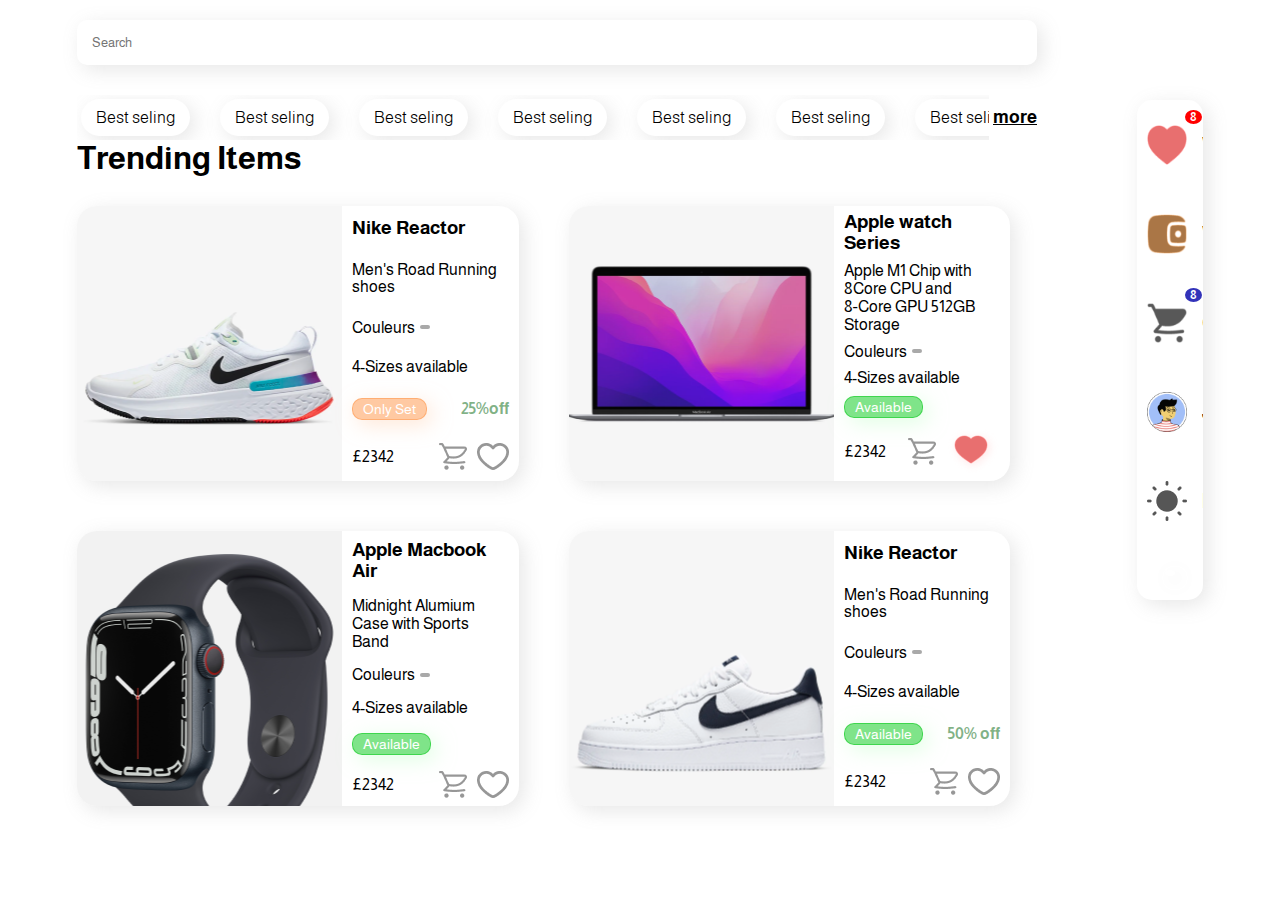
==== index.html @ 47144ec2 "mode light" ====
<!DOCTYPE html>
<html lang="en">
<head>
    <meta charset="UTF-8">
    <meta http-equiv="X-UA-Compatible" content="IE=edge">
    <meta name="viewport" content="width=device-width, initial-scale=1.0">
    <link rel="stylesheet" href="style.css">
    <link rel="stylesheet" href="https://cdnjs.cloudflare.com/ajax/libs/font-awesome/6.2.1/css/all.min.css" integrity="sha512-MV7K8+y+gLIBoVD59lQIYicR65iaqukzvf/nwasF0nqhPay5w/9lJmVM2hMDcnK1OnMGCdVK+iQrJ7lzPJQd1w==" crossorigin="anonymous" referrerpolicy="no-referrer" />
    <title>Clone de la page d'acceuil de youtube</title>
</head>
<body>
    <section id="BlocPrincipal">
        <header>
            
            <input type="text" placeholder="Search">
            <i class="fa-solid fa-bars"></i>
            <div style="position: relative;">
                <div class="option">
                    <span href="#" class="span">Best seling</span>
                    <span href="#" class="span">Best seling</span>
                    <span href="#" class="span">Best seling</span>
                    <span href="#" class="span">Best seling</span>
                    <span href="#" class="span">Best seling</span>
                    <span href="#" class="span">Best seling</span>
                    <span href="#" class="span">Best seling</span>
                    <span href="#" class="span">Best seling</span>
                    <div class="more">more</div class="more">
                </div>
            </div>
           
        </header>
        <h1>Trending Items</h1>
        <div class="products">
            <div class="singleProduct">
                <div class="productImage Image1">
    
                </div>
                <div class="productDetail">
                    <h3>Nike Reactor</h3>
                    <p>Men's Road Running shoes</p>
                    <div class="couleurDetails">
                        <span>Couleurs</span>
                        <div class="couleurs">
                            <i class="fa-solid fa-circle fa-circle1"></i>
                            <i class="fa-solid fa-circle fa-circle2"></i>
                            <i class="fa-solid fa-circle fa-circle3"></i> 
                         </div>
                    </div>
                    <p>4-Sizes available</p>
                    <div class="disponobilité">
                        <div class="set">Only Set</div>
                        <div class="reduction">25%off</div>
                    </div>
                    <div class="detailsVente">
                        <span>£2342</span>
                        <div>
                            <img src="./tof/Icon.png" alt="">
                            <img src="./tof/Icon (1).png" alt="">
                        </div>
                    </div>
                </div>
            </div>
            <div class="singleProduct">
            <div class="productImage Image2">
            </div>
            <div class="productDetail">
                <h3>Apple watch Series </h3>
                <p>Apple M1 Chip with 8Core CPU and 8‑Core GPU
                    512GB Storage</p>
                <div class="couleurDetails">
                    <span>Couleurs</span>
                    <div class="couleurs">
                        <i class="fa-solid fa-circle fa-circle1"></i>
                        <i class="fa-solid fa-circle fa-circle2"></i>
                        <i class="fa-solid fa-circle fa-circle3"></i> 
                     </div>
                </div>
                <p>4-Sizes available</p>
                <div class="disponobilité">
                    <div class="setset">Available</div>
                </div>
                <div class="detailsVente">
                    <span>£2342</span>
                    <div>
                        <img src="./tof/Icon.png" alt="">
                        <img src="./tof/Icon (2).png" alt="">
                   
                    </div>
                </div>
            </div>
            </div>
            <div class="singleProduct">
        <div class="productImage Image3">

        </div>
        <div class="productDetail">
            <h3>Apple Macbook Air</h3>
            <p>Midnight Alumium Case with
                Sports Band</p>
            <div class="couleurDetails">
                <span>Couleurs</span>
                <div class="couleurs">
                    <i class="fa-solid fa-circle fa-circle1"></i>
                    <i class="fa-solid fa-circle fa-circle2"></i>
                    <i class="fa-solid fa-circle fa-circle3"></i> 
                 </div>
            </div>
            <p>4-Sizes available</p>
            <div class="disponobilité">
                <div class="setset">Available</div>
            </div>
            <div class="detailsVente">
                <span>£2342</span>
                <div>
                    <img src="./tof/Icon.png" alt="">
                    <img src="./tof/Icon (1).png" alt="">
               
                </div>
            </div>
        </div>
            </div>
            <div class="singleProduct">
                  <div class="productImage Image4">

                  </div>
                  <div class="productDetail">
        <h3>Nike Reactor</h3>
        <p>Men's Road Running shoes</p>
        <div class="couleurDetails">
            <span>Couleurs</span>
            <div class="couleurs">
                <i class="fa-solid fa-circle fa-circle1"></i>
                <i class="fa-solid fa-circle fa-circle2"></i>
                <i class="fa-solid fa-circle fa-circle3"></i> 
             </div>
        </div>
        <p>4-Sizes available</p>
        <div class="disponobilité">
            <div class="setset">Available</div>
            <div class="reduction">50% off</div>
        </div>
        <div class="detailsVente">
            <span>£2342</span>
            <div>
                <img src="./tof/Icon.png" alt="">
                <img src="./tof/Icon (1).png" alt="">
           
            </div>
        </div>
    </div>
            </div>
        </div>

    </section>
   
    <section class="SousMenu">
        <div>

            <div style="position: relative;">
                <img src="./tof/Icon (3).png" alt="" >
                <span class="bulles">8</span>
            </div>
            <span>WishList</span>
        </div>
       <div>
        
            <img src="./tof/Iconwallet.png" alt="">
            <span>Wallet</span>
       </div>
       <div>
            <div style="position: relative;">
                <img src="./tof/Iconsop.png" alt="">  
            <span class="bulles" style="background-color: rgb(50, 50, 185);">8</span>
           
            </div>
            
             <span>Car</span>
       </div>
       <div>
            
            <img src="./tof/Avatar 1.png" alt="">
            <span>Jhon</span>

       </div> 
        <div>
            <img src="./tof/Iconlit.png" alt="">
            <span>light</span>
            <i class="fa-solid fa-toggle-on"></i>        </div>
       <div class="scrolle">
            <i class="fa-solid fa-angle-left"></i>
        </div>

        
    </section>
   
    
</body>

<script src="./index.js"></script>
</html>
---- style.css ----
@import url('https://fonts.googleapis.com/css2?family=Almarai:wght@300;400;700&display=swap');


*{
    box-sizing: border-box;
    margin: 0;
    padding: 0%;
     font-family: 'Almarai';     
}

body{
    display: flex;
    justify-content: center;
    gap: 100px;
    margin-top: 20px;
}
#BlocPrincipal{
    width: 75%;
    display: flex;
    flex-direction: column;

    
}

input{
    width: 100%;
    height: 45px;
    padding:  5px 15px;
    border-radius: 10px;
    border: 0px solid gray;
    box-shadow: 5px 5px 20px 0px #85858533;
}
.fa-bars{
    position: absolute;
    right: 8px;
    top: 9px;
    font-size: 30px;
}

header{
    display: flex;
    flex-direction: column;
    gap: 30px;
    position: relative;
}

h1{
    margin-bottom: 30px;
}

.option{
    display: flex;
    gap: 30px;
    overflow-x:hidden;
    padding: 4px;
    width: 95%;
}

.Option{
    overflow-x: scroll;
    width: 100%;
}

.more{
    position: absolute;
    top: 12px;
    right: 0;
    text-decoration: underline;
    font-weight: bold;
    font-size: 18px;
    cursor: pointer;
}

.option .span{
    min-width: max-content;
    text-decoration: none;
    border: 0px solid darkgray;
    border-radius: 20px;
    padding: 10px 15px;
   box-shadow: 5px 5px 20px 0px #85858533;
    font-weight: 100;
 
}

.option::-webkit-scrollbar{
    width: 0%;
}

.products{
    display: flex;
    flex-wrap: wrap;
    gap: 50px;


}

.singleProduct{
    width: 46%;
    height: 275px;
    border: 0px black solid;
    border-radius: 20px; 
    box-shadow: 5px 5px 20px 0px #85858533;
    display: flex;
}

.productImage{
    width: 60%;
    height: 275px;
    border: 0px black solid;
    border-radius: 20px 0px 0px 20px;
    background-color:#F6F6F6;
    /* background-color: rgba(169, 169, 169, 0.219); */
}

.productDetail{
    width: 40%;
    padding: 0 10px;
    display: flex;
    flex-direction: column;
    justify-content: space-around;
    font-weight: 400;
}

 
.scrolle.productDetail h3{
    font-weight: 700;
    color: #474747;
    font-size: 20px;
    line-height: 22.32px;
    
}

.productDetail p{
    font-weight: 400;
    font-size: 16px;
    line-height: 17.86px;
}


.disponobilité{
    display: flex;
    justify-content: space-between;
    align-items: center;
}

.set{
   
   border-radius: 10px;
   border: 1px solid #FF944680;
   background-color: #FF944680;
   box-shadow: 5px 5px 20px 0px #FFD2B280;
    color: #FFFFFF;
    font-weight: 400;
    font-size: 14px;
    cursor: pointer;
    padding: 2px 10px;
}

.setset{
    background-color: #00CA1480;
    box-shadow: 5px 5px 20px 0px #C4FFCA80;
    font-size: 14px;
    padding: 2px 10px;
    cursor: pointer;
    border-radius: 10px;
    color: #FFFFFF;
    font-weight: 400;
    border: 1px solid #00CA1480

   }

.reduction{
    color: #02660C80;
    font-weight: 700;
    font-size: 16px;
    line-height: 17.86px;
}

.couleurDetails{
    display: flex;
    gap: 5px;
    align-items: center;

}
.couleurs{
    background-color: darkgrey;
    border-radius: 10px;
    padding: 2px 5px;
}


.fa-heart{
   color: red;
}
.fa-circle1{
    color: white;
}

.fa-circle2{
    color: darkcyan;
}

.fa-circle3{
    color: red;
}

.detailsVente{
    display: flex;
    justify-content: space-between;
    align-items: center;
}

.detailsVente div{
display: flex; 
    gap: 10px;
    align-items: center;
}

.SousMenu img{
    width: 40px;
    height: 40px;
}


i{
    cursor: pointer;
}


.SousMenu{
    width: 66px;
    overflow-x: hidden;
    height: 500px;
   box-shadow: 5px 5px 20px 0px #85858533;
    border-radius: 15px;
    display: flex;
    flex-direction: column;
    justify-content: space-around;
    font-size: 40px;
    padding: 0 10px;
    margin-top: 80px;
   }

   .SousMenu div{
    display: flex;
    /* justify-content: center; */
    align-items: center; 
    gap: 15px;
    font-size: 20px;
    position: relative;
   }

   .sousMenu{
    width: max-content;
   }

   .scroller , .scrolle{
    display: flex;
    justify-content: center;
   }

   .fa-angle-left{
    padding: 3px 5px;
    border-radius: 100%;
   box-shadow: 5px 5px 20px 0px #85858533;
   }

   .fa-angle-R{
    transform: rotate(180deg);
    margin: auto;
   }

   .bulles{
    position: absolute;
    font-size: 15px;
    top: -15px;
    right: -15px;
    background-color: red;
    border-radius: 100%;
    font-size: 12px;
    color: white;
    padding: 0 5px;
    font-weight: bold;
   }
   


   .Image1{
    background-image: url('./tof/05e36463-7f7d-4cbd-b246-e7e1a804bffa\ 1\ \(1\).png');
    background-position: center;
   }
   .Image2{
    background-image: url('./tof/macbook-air-space-gray-select-201810\ 1.png');
     background-position: center;
     background-repeat: no-repeat;
   }
   .Image3{
    background-image: url('./tof/MKU83_VW_34FR+watch-41-alum-midnight-cell-7s_VW_34FR_WF_CO\ 1.png');
     background-position: center;
   }
   .Image4{
    background-image: url('./tof/05e36463-7f7d-4cbd-b246-e7e1a804bffa\ 1.png');
     background-position: center;
   }
   /*****************/
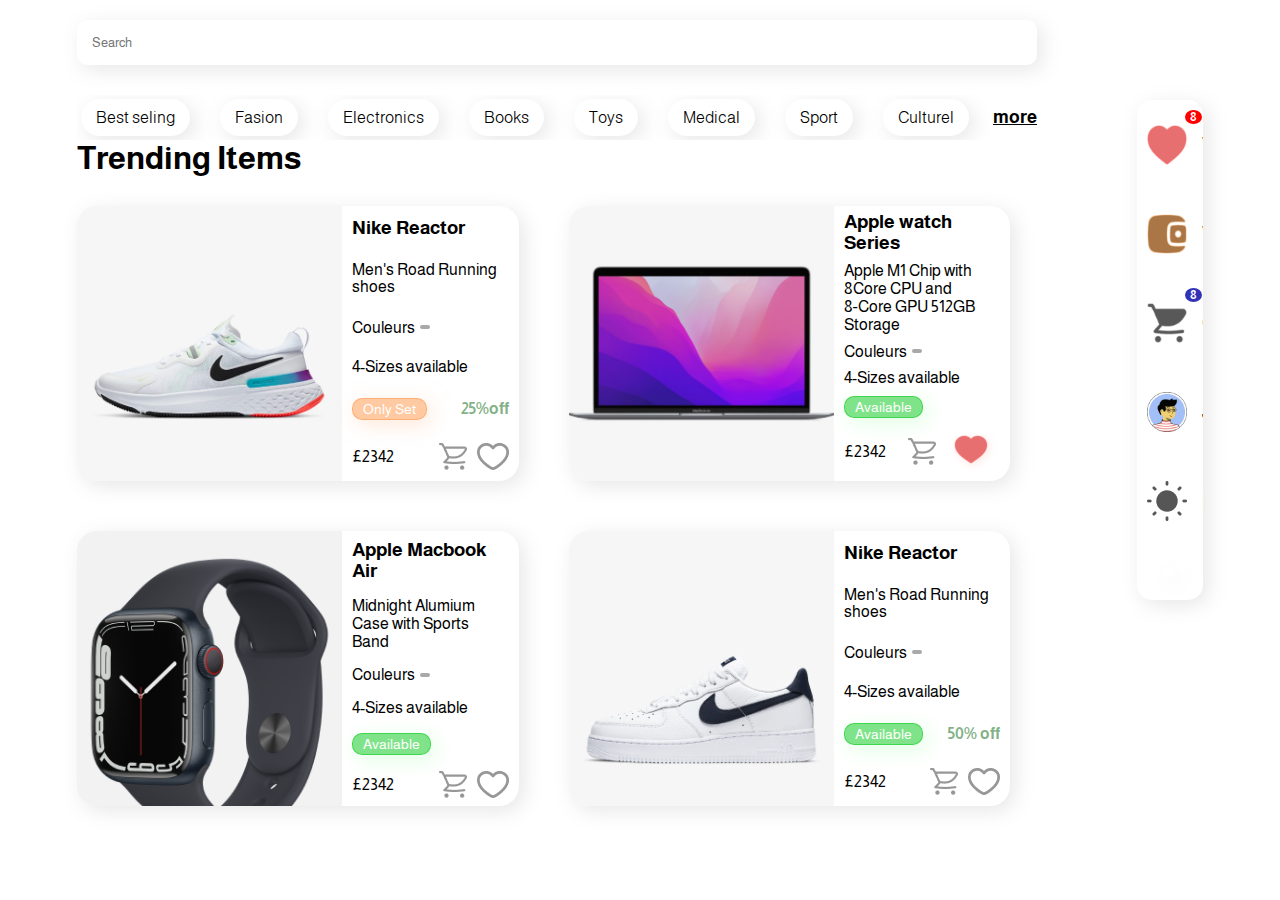
==== commit 8bfe5ec0: "Responsive" ====
--- a/index.html
+++ b/index.html
@@ -17,13 +17,13 @@
             <div style="position: relative;">
                 <div class="option">
                     <span href="#" class="span">Best seling</span>
-                    <span href="#" class="span">Best seling</span>
-                    <span href="#" class="span">Best seling</span>
-                    <span href="#" class="span">Best seling</span>
-                    <span href="#" class="span">Best seling</span>
-                    <span href="#" class="span">Best seling</span>
-                    <span href="#" class="span">Best seling</span>
-                    <span href="#" class="span">Best seling</span>
+                    <span href="#" class="span">Fasion</span>
+                    <span href="#" class="span">Electronics</span>
+                    <span href="#" class="span">Books</span>
+                    <span href="#" class="span">Toys</span>
+                    <span href="#" class="span">Medical</span>
+                    <span href="#" class="span">Sport</span>
+                    <span href="#" class="span">Culturel</span>
                     <div class="more">more</div class="more">
                 </div>
             </div>
--- a/style.css
+++ b/style.css
@@ -251,8 +251,8 @@
    }
 
    .sousMenu{
-    width: max-content;
-   }
+   width: max-content;
+}
 
    .scroller , .scrolle{
     display: flex;
@@ -287,19 +287,87 @@
 
    .Image1{
     background-image: url('./tof/05e36463-7f7d-4cbd-b246-e7e1a804bffa\ 1\ \(1\).png');
+    background-size: cover;
     background-position: center;
+    background-repeat: no-repeat;
+
    }
    .Image2{
     background-image: url('./tof/macbook-air-space-gray-select-201810\ 1.png');
-     background-position: center;
+    background-position: center;
+     background-size: contain;
      background-repeat: no-repeat;
+
    }
    .Image3{
     background-image: url('./tof/MKU83_VW_34FR+watch-41-alum-midnight-cell-7s_VW_34FR_WF_CO\ 1.png');
      background-position: center;
+     background-size: cover;
+     background-repeat: no-repeat;
    }
    .Image4{
     background-image: url('./tof/05e36463-7f7d-4cbd-b246-e7e1a804bffa\ 1.png');
      background-position: center;
+     background-size: contain;
+     background-repeat: no-repeat;
    }
    /*****************/
+
+   .Body{
+     background-color:#232222;
+    color:#F3F3F3 ;
+   }
+
+   .ProductImage{
+    background-color: white;
+   }
+   .SingleProduct{
+     box-shadow: none;   
+   }
+
+   .ProductDetail{
+    background-color: #A4A4A44D;
+    border-radius: 0 20px 20px 0;
+   }
+
+   .bouttons{
+    background-color: #A4A4A44D;
+    box-shadow: none !important;
+   }
+
+   .Avalaible{
+    box-shadow: none !important;
+   }
+
+
+   
+@media (max-width: 1150px){
+ body{
+    justify-content: flex-start;
+    gap: 5px;
+ }
+    .singleProduct{
+    width: 95%;
+
+ }
+ .option{
+    width: 85%;
+ }
+ 
+
+.SousMenu span{
+    font-size: 10px;
+   
+}
+
+.SousMenu{
+    margin-top: 190px;
+} 
+
+.productDetail{
+    padding: 1px;
+}
+
+
+
+}